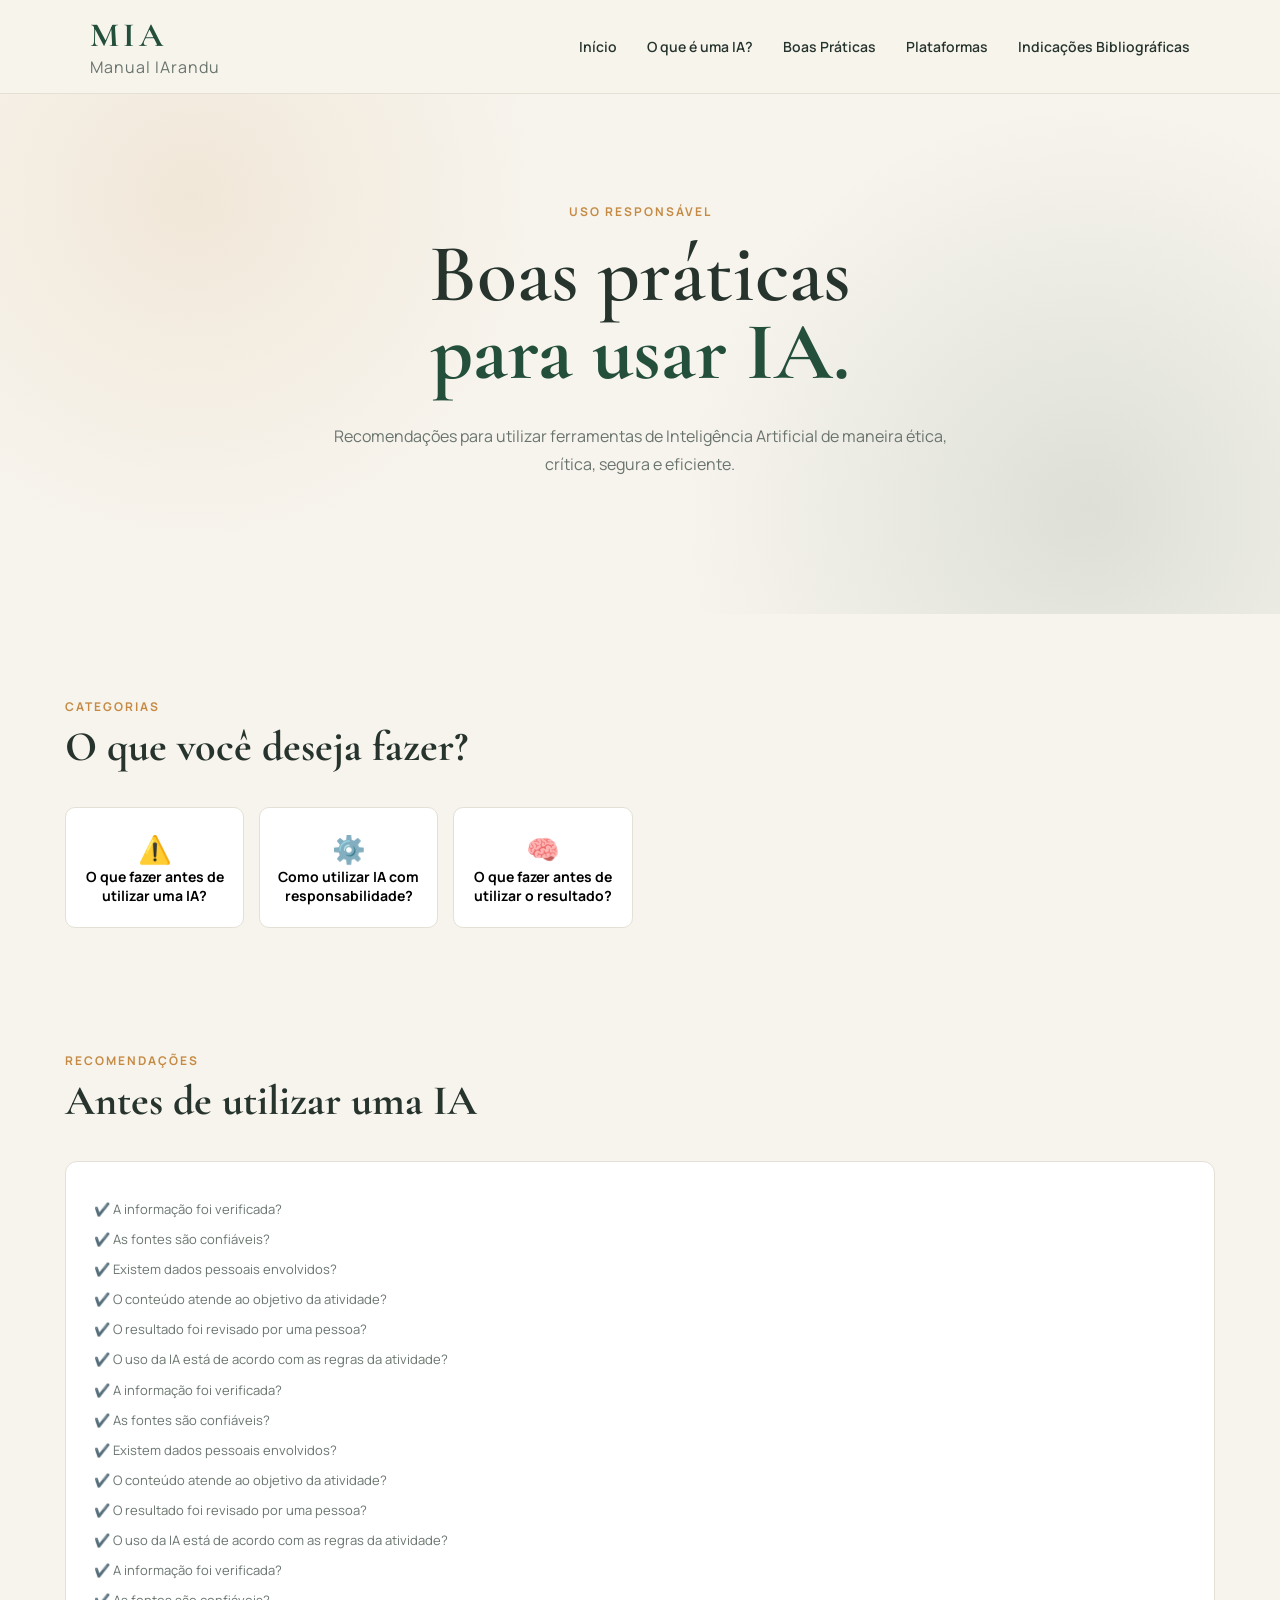
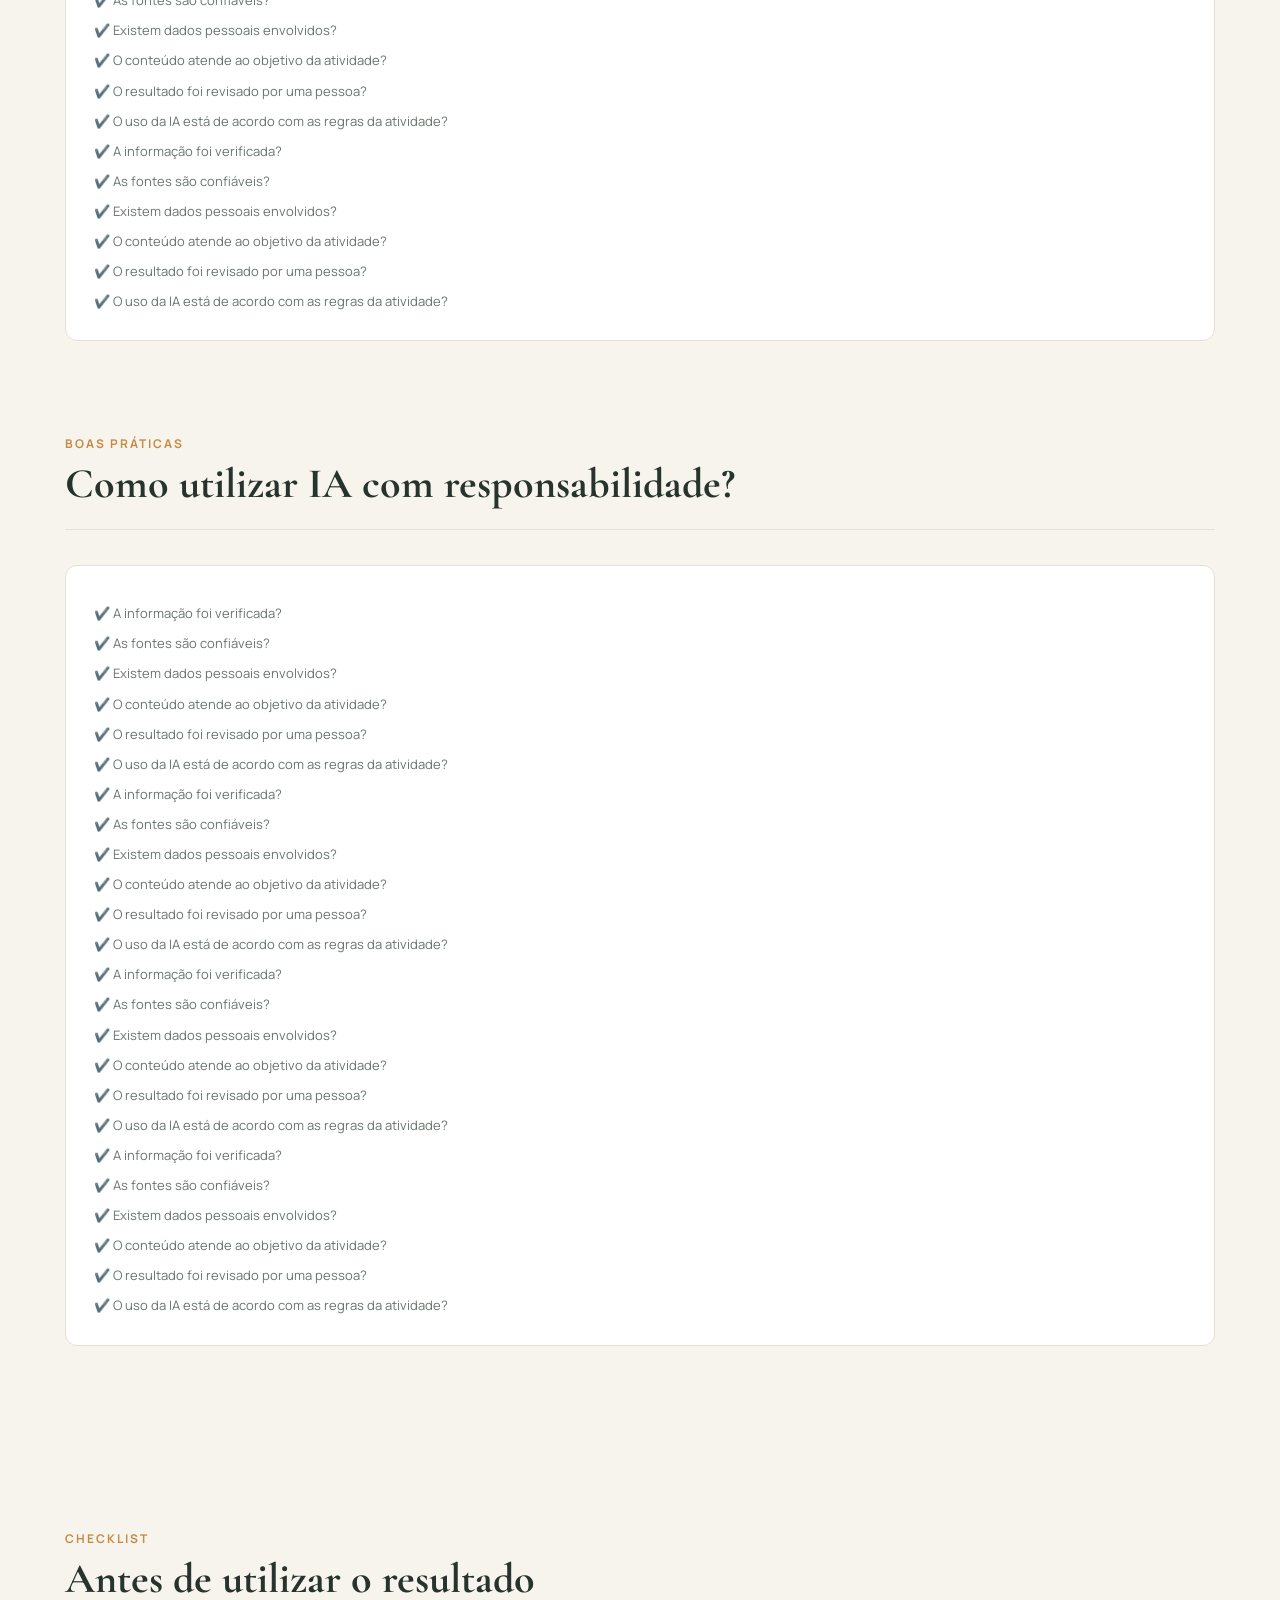
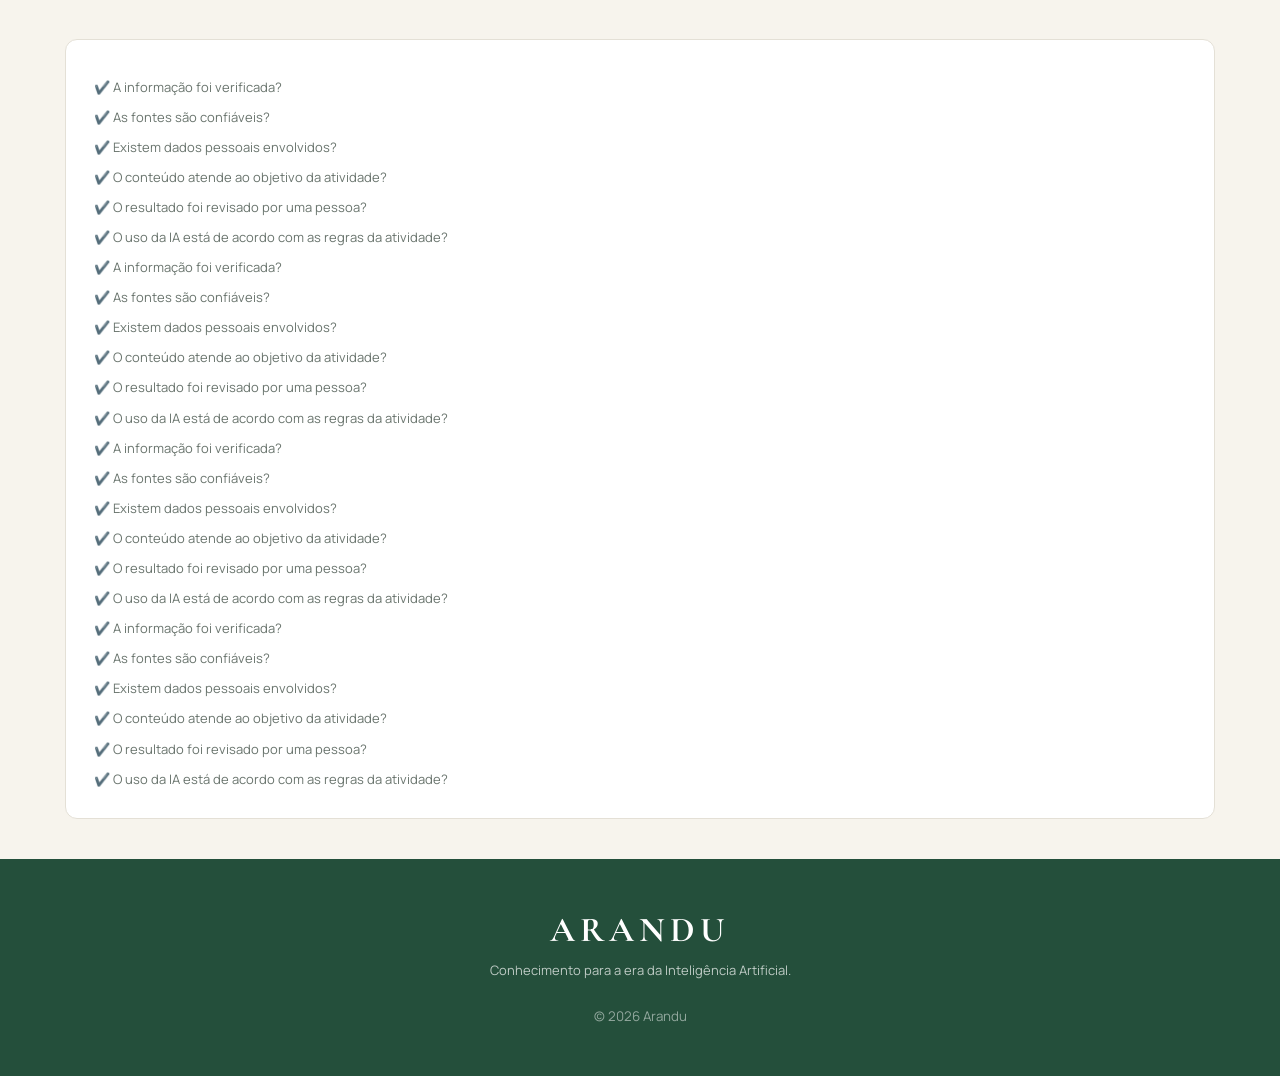
==== boas-praticas.html @ 0acdc059 "Add files via upload" ====
<!-- boas-praticas.html -->

<!DOCTYPE html>
<html lang="pt-BR">

<head>
    <meta charset="UTF-8">
    <meta name="viewport" content="width=device-width, initial-scale=1.0">

    <title>MIA | Boas Práticas</title>

    <link rel="preconnect" href="https://fonts.googleapis.com">
    <link rel="preconnect" href="https://fonts.gstatic.com" crossorigin>

    <link
        href="https://fonts.googleapis.com/css2?family=Cormorant+Garamond:wght@500;600;700&family=Manrope:wght@400;500;600;700&display=swap"
        rel="stylesheet">

    <link rel="stylesheet" href="style.css">

    <script src="script.js" defer></script>

</head>

<body>

    <!-- Cabeçalho: -->

    <header>

        <div class="logo">
            <a href="index.html">
                <h2>MIA</h2>
                <span>Manual IArandu</span>
            </a>
        </div>

        <button class="menu-toggle" id="menuToggle" aria-label="Abrir menu">☰</button>
        
        <nav id="menu">
            <a href="index.html">Início</a>
            <a href="o-que-e-uma-ia.html">O que é uma IA?</a>
            <a href="boas-praticas.html">Boas Práticas</a>
            <a href="plataformas.html">Plataformas</a>
            <a href="indicacoes_bibliograficas.html">Indicações Bibliográficas</a>
        </nav>
    </header>

    <main>

        <!-- Categorias -->

        <section class="hero">

            <div class="hero-content">

                <span class="tag">
                    USO RESPONSÁVEL
                </span>

                <h1>
                    Boas práticas
                    <strong>para usar IA.</strong>
                </h1>

                <p>
                    Recomendações para utilizar ferramentas de Inteligência
                    Artificial de maneira ética, crítica, segura e eficiente.
                </p>

            </div>

        </section>

        <!-- Conteúdo de boas práticas: -->   
        
        <section class="categorias" id="categorias">

            <div class="titulo-secao">

                <span>CATEGORIAS</span>
                <h2>O que você deseja fazer?</h2>

            </div>

            <div class="categorias-grid">

                <button class="categoria" data-categoria="Texto">

                    <span class="emoji">⚠️</span>
                    <strong>O que fazer antes de utilizar uma IA?</strong>

                </button>

                <button class="categoria" data-categoria="Imagem">

                    <span class="emoji">⚙️</span>
                    <strong>Como utilizar IA com responsabilidade?</strong>

                </button>

                <button class="categoria" data-categoria="Vídeo">

                    <span class="emoji">🧠</span>
                    <strong>O que fazer antes de utilizar o resultado?</strong>

                </button>

            </div>

        </section>

        <section class="categorias">

            <div class="titulo-secao">

                <span>RECOMENDAÇÕES</span>

                <h2>Antes de utilizar uma IA</h2>

            </div>

            <div class="card" style="margin-top: 35px;">

                <p>✔️ A informação foi verificada?</p>

                <p>✔️ As fontes são confiáveis?</p>

                <p>✔️ Existem dados pessoais envolvidos?</p>

                <p>✔️ O conteúdo atende ao objetivo da atividade?</p>

                <p>✔️ O resultado foi revisado por uma pessoa?</p>

                <p>✔️ O uso da IA está de acordo com as regras da atividade?</p>

                <p>✔️ A informação foi verificada?</p>

                <p>✔️ As fontes são confiáveis?</p>

                <p>✔️ Existem dados pessoais envolvidos?</p>

                <p>✔️ O conteúdo atende ao objetivo da atividade?</p>

                <p>✔️ O resultado foi revisado por uma pessoa?</p>

                <p>✔️ O uso da IA está de acordo com as regras da atividade?</p>

                <p>✔️ A informação foi verificada?</p>

                <p>✔️ As fontes são confiáveis?</p>

                <p>✔️ Existem dados pessoais envolvidos?</p>

                <p>✔️ O conteúdo atende ao objetivo da atividade?</p>

                <p>✔️ O resultado foi revisado por uma pessoa?</p>

                <p>✔️ O uso da IA está de acordo com as regras da atividade?</p>

                <p>✔️ A informação foi verificada?</p>

                <p>✔️ As fontes são confiáveis?</p>

                <p>✔️ Existem dados pessoais envolvidos?</p>

                <p>✔️ O conteúdo atende ao objetivo da atividade?</p>

                <p>✔️ O resultado foi revisado por uma pessoa?</p>

                <p>✔️ O uso da IA está de acordo com as regras da atividade?</p>

            </div>

        </section>

        <section class="resultados">

            <div class="cabecalho-resultados">

                <div>

                    <span>BOAS PRÁTICAS</span>

                    <h2>Como utilizar IA com responsabilidade?</h2>

                </div>

            </div>

            <div class="card" style="margin-top: 35px;">

                <p>✔️ A informação foi verificada?</p>

                <p>✔️ As fontes são confiáveis?</p>

                <p>✔️ Existem dados pessoais envolvidos?</p>

                <p>✔️ O conteúdo atende ao objetivo da atividade?</p>

                <p>✔️ O resultado foi revisado por uma pessoa?</p>

                <p>✔️ O uso da IA está de acordo com as regras da atividade?</p>

                <p>✔️ A informação foi verificada?</p>

                <p>✔️ As fontes são confiáveis?</p>

                <p>✔️ Existem dados pessoais envolvidos?</p>

                <p>✔️ O conteúdo atende ao objetivo da atividade?</p>

                <p>✔️ O resultado foi revisado por uma pessoa?</p>

                <p>✔️ O uso da IA está de acordo com as regras da atividade?</p>

                <p>✔️ A informação foi verificada?</p>

                <p>✔️ As fontes são confiáveis?</p>

                <p>✔️ Existem dados pessoais envolvidos?</p>

                <p>✔️ O conteúdo atende ao objetivo da atividade?</p>

                <p>✔️ O resultado foi revisado por uma pessoa?</p>

                <p>✔️ O uso da IA está de acordo com as regras da atividade?</p>

                <p>✔️ A informação foi verificada?</p>

                <p>✔️ As fontes são confiáveis?</p>

                <p>✔️ Existem dados pessoais envolvidos?</p>

                <p>✔️ O conteúdo atende ao objetivo da atividade?</p>

                <p>✔️ O resultado foi revisado por uma pessoa?</p>

                <p>✔️ O uso da IA está de acordo com as regras da atividade?</p>

            </div>

        </section>

        <section class="categorias">

            <div class="titulo-secao">

                <span>CHECKLIST</span>

                <h2>Antes de utilizar o resultado</h2>

            </div>

            <div class="card" style="margin-top: 35px;">

                <p>✔️ A informação foi verificada?</p>

                <p>✔️ As fontes são confiáveis?</p>

                <p>✔️ Existem dados pessoais envolvidos?</p>

                <p>✔️ O conteúdo atende ao objetivo da atividade?</p>

                <p>✔️ O resultado foi revisado por uma pessoa?</p>

                <p>✔️ O uso da IA está de acordo com as regras da atividade?</p>

                <p>✔️ A informação foi verificada?</p>

                <p>✔️ As fontes são confiáveis?</p>

                <p>✔️ Existem dados pessoais envolvidos?</p>

                <p>✔️ O conteúdo atende ao objetivo da atividade?</p>

                <p>✔️ O resultado foi revisado por uma pessoa?</p>

                <p>✔️ O uso da IA está de acordo com as regras da atividade?</p>

                <p>✔️ A informação foi verificada?</p>

                <p>✔️ As fontes são confiáveis?</p>

                <p>✔️ Existem dados pessoais envolvidos?</p>

                <p>✔️ O conteúdo atende ao objetivo da atividade?</p>

                <p>✔️ O resultado foi revisado por uma pessoa?</p>

                <p>✔️ O uso da IA está de acordo com as regras da atividade?</p>

                <p>✔️ A informação foi verificada?</p>

                <p>✔️ As fontes são confiáveis?</p>

                <p>✔️ Existem dados pessoais envolvidos?</p>

                <p>✔️ O conteúdo atende ao objetivo da atividade?</p>

                <p>✔️ O resultado foi revisado por uma pessoa?</p>

                <p>✔️ O uso da IA está de acordo com as regras da atividade?</p>

            </div>

        </section>

    </main>

    <!-- Rodapé: -->

    <footer> 

        <h2>ARANDU</h2>

        <p>
            Conhecimento para a era da Inteligência Artificial.
        </p>

        <small>
            © 2026 Arandu
        </small>

    </footer>

</body>

</html>
---- style.css ----
/* =====================================================
           CONFIGURAÇÕES
   ===================================================== */

* {
    margin: 0;
    padding: 0;
    box-sizing: border-box;
}

:root {
    --fundo: #f7f4ed;
    --branco: #ffffff;
    --verde: #244f3b;
    --verde-escuro: #183a2b;
    --dourado: #c58b45;
    --texto: #26342d;
    --cinza: #69746d;
    --borda: #e4e0d6;
}

html {
    scroll-behavior: smooth;
}

body {
    font-family: "Manrope", sans-serif;
    background: var(--fundo);
    color: var(--texto);
}


/* =====================================================
           CABEÇALHO
===================================================== */

header {
    min-height: 80px;

    padding: 15px 7%;

    display: flex;
    align-items: center;
    justify-content: space-between;

    background: rgba(247, 244, 237, 0.95);

    border-bottom: 1px solid var(--borda);

    position: sticky;
    top: 0;

    z-index: 100;
}

.logo {
    display: flex;
    flex-direction: column;
}

.logo a {
    text-decoration: none; /* remove sublinhado */
}

.logo h2 {
    font-family: "Cormorant Garamond", serif;

    font-size: 34px;

    letter-spacing: 4px;

    color: var(--verde);
}

.logo span {
    letter-spacing: 1px;
    color: var(--cinza);
}

nav {
    display: flex;
    gap: 30px;
}

nav a {
    color: var(--texto);

    text-decoration: none;

    font-size: 14px;

    font-weight: 600;
}

nav a:hover {
    color: var(--dourado);
}

/* =====================================================
           CABEÇALHO
===================================================== */

header {
    min-height: 80px;
    padding: 15px 7%;
    display: flex;
    align-items: center;
    justify-content: space-between;
    background: rgba(247, 244, 237, 0.95);
    border-bottom: 1px solid var(--borda);
    position: sticky;
    top: 0;
    z-index: 100;
}

.logo {
    display: flex;
    flex-direction: column;
}

.logo a {
    text-decoration: none;
}

.logo h2 {
    font-family: "Cormorant Garamond", serif;
    font-size: 34px;
    letter-spacing: 4px;
    color: var(--verde);
}

.logo span {
    letter-spacing: 1px;
    color: var(--cinza);
}

nav {
    display: flex;
    gap: 30px;
}

nav a {
    color: var(--texto);
    text-decoration: none;
    font-size: 14px;
    font-weight: 600;
}

nav a:hover {
    color: var(--dourado);
}

/* BOTÃO DO MENU */
.menu-toggle {
    display: none;
    background: none;
    border: none;
    font-size: 32px;
    color: var(--verde);
    cursor: pointer;
}

/* MENU MOBILE */

@media (max-width: 768px) {
    .menu-toggle {
        display: block;
        z-index: 101;
    }

    #menu {
        display: none;
        position: absolute;
        top: 100%;
        left: 0;
        width: 100%;
        flex-direction: column;
        background: rgba(247, 244, 237, 0.98);
        border-bottom: 1px solid var(--borda);
    }

    #menu.active {
        display: flex;
    }

    #menu a {
        padding: 16px 5%;
        font-size: 16px;
        border-bottom: 1px solid var(--borda);
    }

    #menu a:hover {
        background: rgba(0, 0, 0, 0.04);
    }
}

/* =====================================================
           HERO
        ===================================================== */

.hero {
    min-height: 520px;

    display: flex;
    justify-content: center;
    align-items: center;

    padding: 70px 20px;

    background:
        radial-gradient(circle at 15% 20%,
            rgba(197, 139, 69, 0.12),
            transparent 30%),
        radial-gradient(circle at 85% 80%,
            rgba(36, 79, 59, 0.12),
            transparent 35%);
}

.hero-content {
    width: 100%;
    max-width: 900px;

    text-align: center;
}

.tag {
    color: var(--dourado);

    font-size: 12px;

    font-weight: 700;

    letter-spacing: 2px;
}

.hero h1 {
    margin-top: 15px;

    font-family: "Cormorant Garamond", serif;

    font-size: clamp(50px, 7vw, 82px);

    line-height: 0.95;

    font-weight: 600;
}

.hero h1 strong {
    display: block;

    color: var(--verde);
}

.hero p {
    max-width: 650px;

    margin: 30px auto;

    color: var(--cinza);

    font-size: 16px;

    line-height: 1.8;
}


/* =====================================================
           CAMPO DE BUSCA
        ===================================================== */

.search-box {
    max-width: 780px;

    margin: 35px auto 0;

    display: flex;

    align-items: center;

    background: var(--branco);

    border: 1px solid var(--borda);

    border-radius: 12px;

    padding: 7px;

    box-shadow:
        0 15px 40px rgba(40, 50, 40, 0.08);
}

.search-icon {
    padding-left: 15px;

    font-size: 25px;

    color: var(--cinza);
}

#campoBusca {
    flex: 1;

    border: none;

    outline: none;

    padding: 16px;

    background: transparent;

    font-family: inherit;

    font-size: 15px;

    color: var(--texto);
}

#campoBusca::placeholder {
    color: #9a9f9b;
}

#botaoBuscar {
    border: none;

    padding: 15px 25px;

    border-radius: 8px;

    background: var(--verde);

    color: white;

    font-family: inherit;

    font-weight: 700;

    cursor: pointer;

    transition: 0.2s;
}

#botaoBuscar:hover {
    background: var(--verde-escuro);
}


/* =====================================================
           CATEGORIAS
        ===================================================== */

.categorias {
    max-width: 1200px;

    margin: auto;

    padding: 80px 25px 40px;
}

.titulo-secao span {
    color: var(--dourado);

    font-size: 12px;

    font-weight: 700;

    letter-spacing: 2px;
}

.titulo-secao h2 {
    margin-top: 5px;

    font-family: "Cormorant Garamond", serif;

    font-size: 42px;
}

.categorias-grid {
    margin-top: 35px;

    display: grid;

    grid-template-columns:
        repeat(6, 1fr);

    gap: 15px;
}

.categoria {
    padding: 22px 15px;

    border: 1px solid var(--borda);

    border-radius: 10px;

    background: var(--branco);

    text-align: left;

    font-family: inherit;

    cursor: pointer;

    transition: 0.2s;
}

.categoria:hover,
.categoria.ativa {
    transform: translateY(-4px);
    border-color: var(--dourado);
    box-shadow: 0 10px 25px rgba(40, 50, 40, 0.08);
}

.categoria .emoji {
    display: block;
    text-align: center;
    font-size: 27px;
}

.categoria strong {
    display: block;
    text-align: center;
    font-size: 14px;
}

.categoria small {
    display: block;
    text-align: center;
    margin-top: 5px;

    color: var(--cinza);

    font-size: 11px;
}


/* =====================================================
           RESULTADOS
        ===================================================== */

.resultados {
    max-width: 1200px;

    margin: auto;

    padding: 50px 25px 100px;
}

.cabecalho-resultados {
    display: flex;

    align-items: end;

    justify-content: space-between;

    padding-bottom: 20px;

    border-bottom: 1px solid var(--borda);
}

.cabecalho-resultados span {
    color: var(--dourado);

    font-size: 12px;

    font-weight: 700;

    letter-spacing: 2px;
}

.cabecalho-resultados h2 {
    margin-top: 5px;

    font-family: "Cormorant Garamond", serif;

    font-size: 42px;
}

#quantidade {
    color: var(--cinza);

    font-size: 13px;
}

#listaResultados {
    display: grid;

    grid-template-columns:
        repeat(3, 1fr);

    gap: 20px;

    margin-top: 30px;
}


/* =====================================================
           CARDS
===================================================== */

.card {
    min-height: 285px;

    display: flex;

    flex-direction: column;

    padding: 28px;

    background: var(--branco);

    border: 1px solid var(--borda);

    border-radius: 12px;

    transition: 0.2s;
}

.card:hover {
    transform: translateY(-5px);

    box-shadow:
        0 15px 35px rgba(40, 50, 40, 0.08);
}

.card-topo {
    display: flex;

    align-items: center;

    justify-content: space-between;
}

.icone {
    width: 48px;
    height: 48px;

    display: flex;

    align-items: center;
    justify-content: center;

    border-radius: 10px;

    background: #eef1eb;

    font-size: 22px;
}

.tipo {
    color: var(--dourado);

    font-size: 10px;

    font-weight: 700;

    letter-spacing: 1px;

    text-transform: uppercase;
}

.card h3 {
    margin-top: 20px;

    font-family: "Cormorant Garamond", serif;

    font-size: 30px;
}

.card p {
    flex-grow: 1;

    margin-top: 8px;

    color: var(--cinza);

    font-size: 13px;

    line-height: 1.7;
}

.botoes {
    display: flex;

    gap: 10px;

    margin-top: 25px;
}

.botoes a {
    flex: 1;

    padding: 10px;

    border-radius: 7px;

    text-align: center;

    text-decoration: none;

    font-size: 11px;

    font-weight: 700;
}

.manual {
    background: var(--verde);

    color: white;
}

.site {
    border: 1px solid var(--borda);

    color: var(--texto);
}

.botoes a:hover {
    opacity: 0.8;
}


/* =====================================================
           SEM RESULTADOS
        ===================================================== */

#semResultados {
    display: none;

    padding: 80px 20px;

    text-align: center;

    color: var(--cinza);
}

#semResultados .icone-vazio {
    font-size: 50px;

    margin-bottom: 15px;
}

#semResultados h3 {
    margin-bottom: 10px;

    color: var(--texto);
}


/* =====================================================
           RODAPÉ
        ===================================================== */

footer {
    padding: 50px 20px;

    background: var(--verde);

    color: white;

    text-align: center;
}

footer h2 {
    font-family: "Cormorant Garamond", serif;

    font-size: 35px;

    letter-spacing: 5px;
}

footer p {
    margin: 10px 0 25px;

    font-size: 13px;

    opacity: 0.7;
}

footer small {
    opacity: 0.5;
}


/* =====================================================
           RESPONSIVIDADE
        ===================================================== */

@media (max-width: 950px) {

    .categorias-grid {
        grid-template-columns:
            repeat(3, 1fr);
    }

    #listaResultados {
        grid-template-columns:
            repeat(2, 1fr);
    }

}


@media (max-width: 650px) {

    header {
        padding: 15px 20px;
    }

    #menu {
        display: none;
    }

    .hero {
        padding: 60px 20px;
    }

    .hero h1 {
        font-size: 55px;
    }

    .search-box {
        flex-direction: column;

        align-items: stretch;

        padding: 10px;
    }

    .search-icon {
        display: none;
    }

    #botaoBuscar {
        width: 100%;
    }

    .categorias-grid {
        grid-template-columns:
            repeat(2, 1fr);
    }

    #listaResultados {
        grid-template-columns:
            1fr;
    }

    .cabecalho-resultados {
        flex-direction: column;

        align-items: flex-start;

        gap: 10px;
    }

}

/* =====================================================
           RESPONSIVIDADE
===================================================== */

.icone img {
    padding: 5px;     /* opcional, para espaçamento interno */
    width: 100%;
}
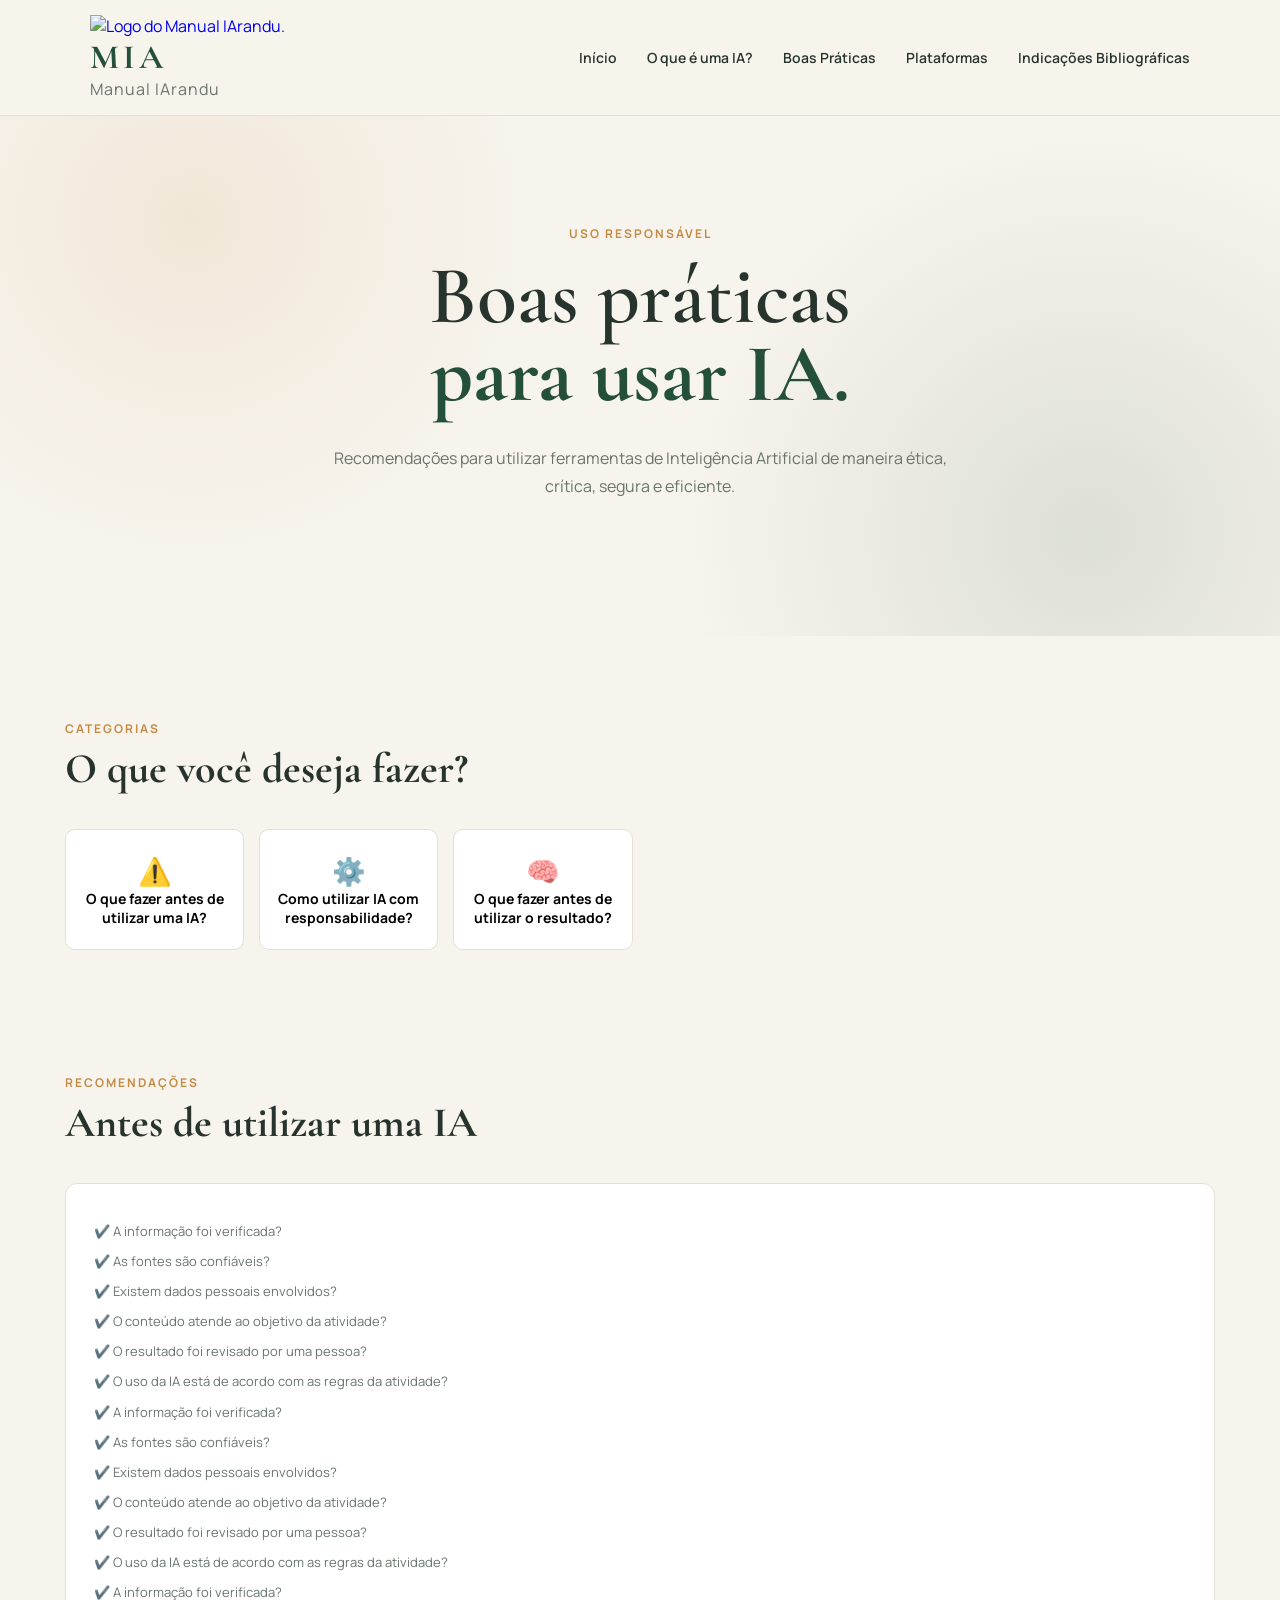
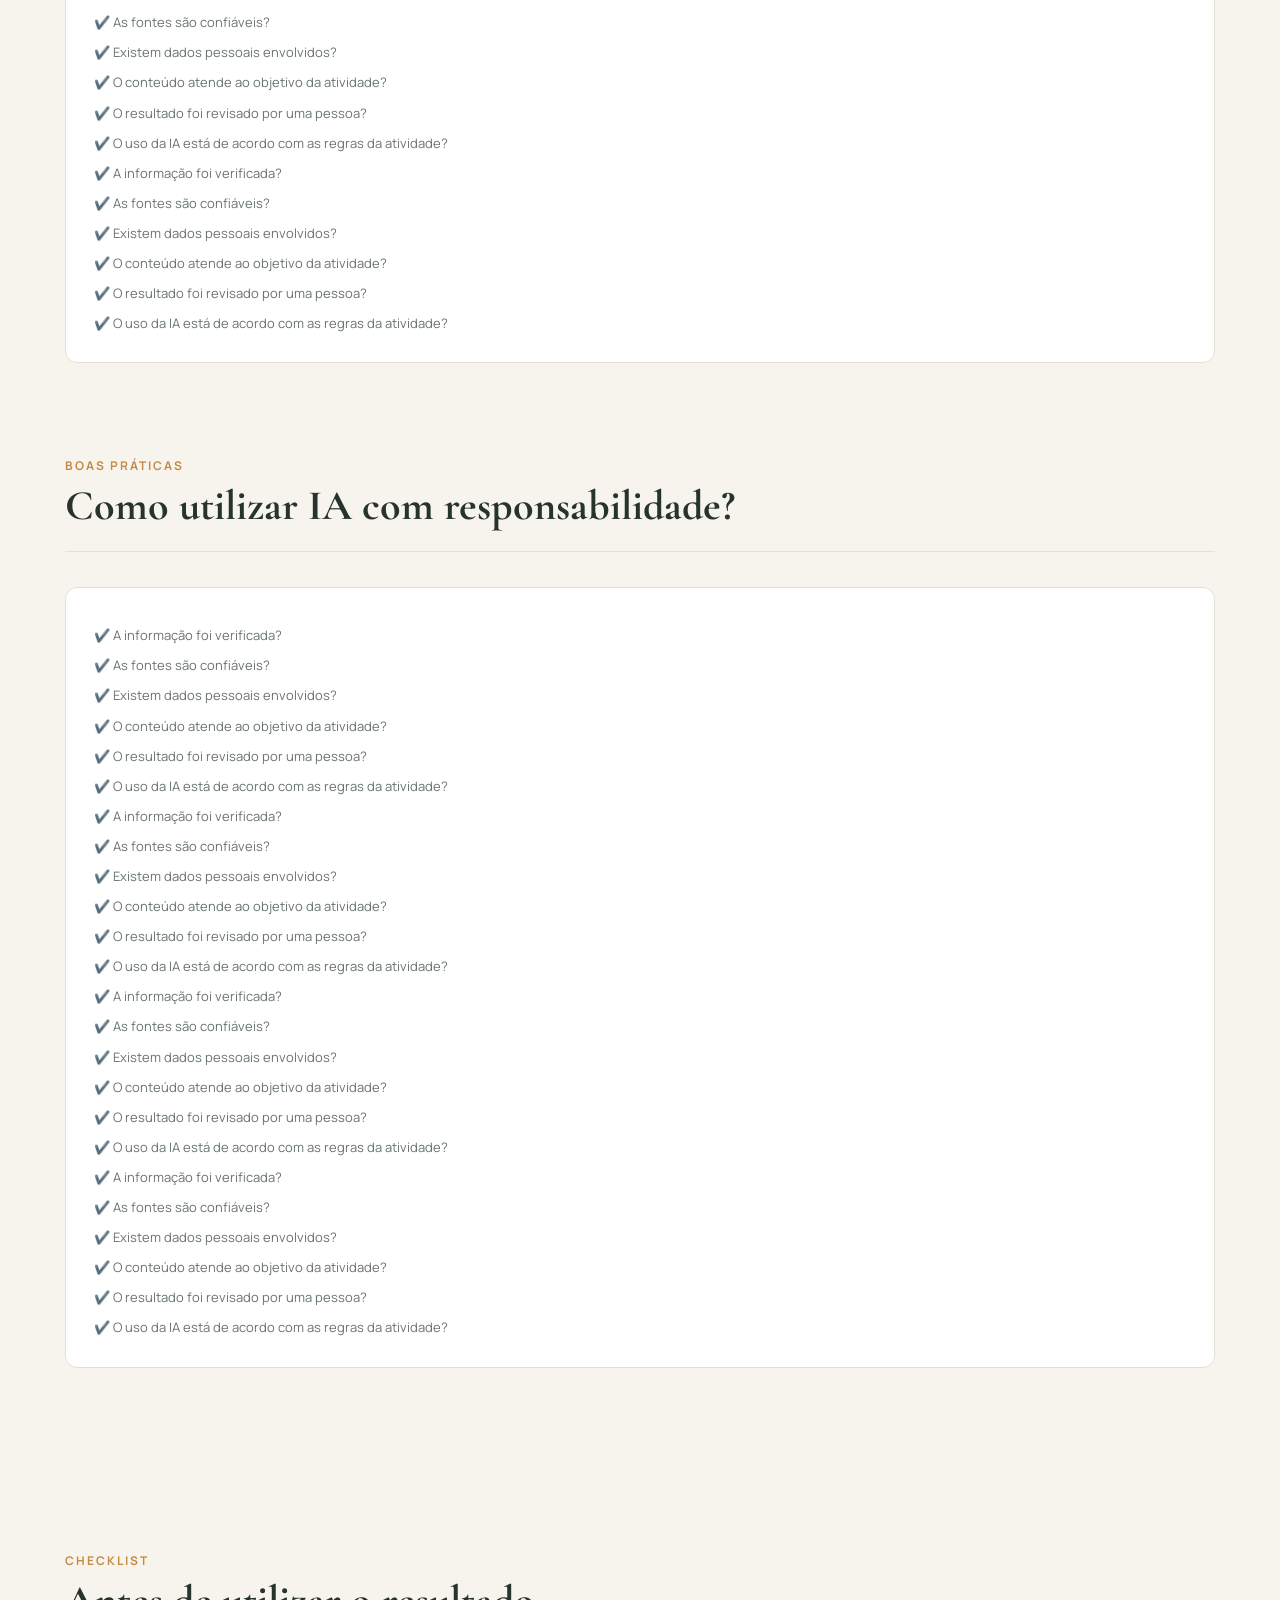
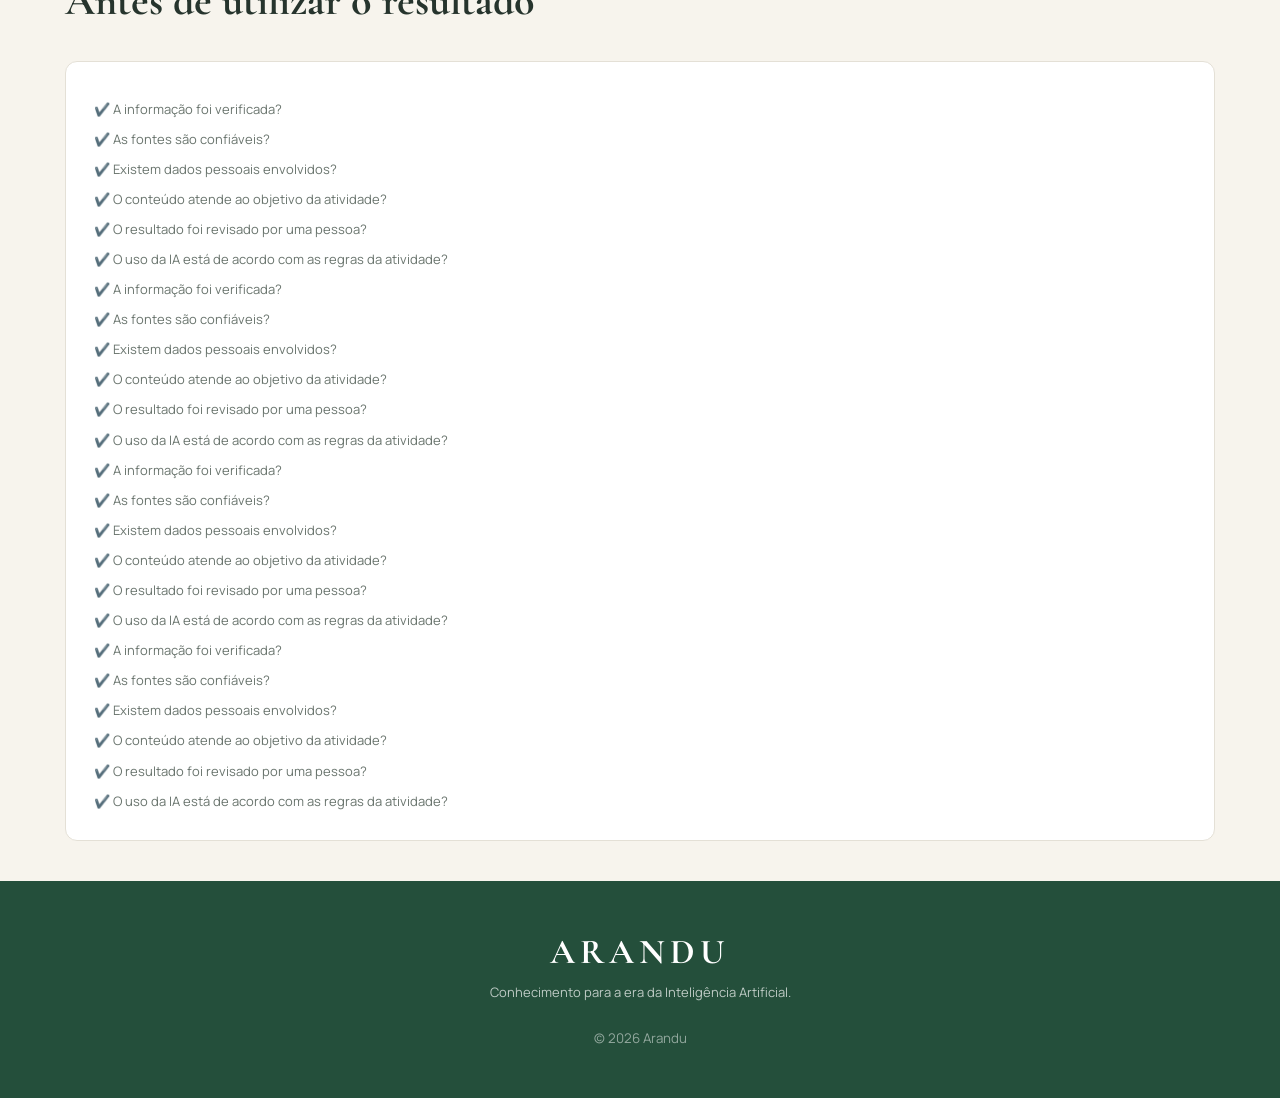
==== commit 8f90435e: "Refactor boas-praticas.html with new elements Updated the HTML structure and added a favicon, script" ====
--- a/boas-praticas.html
+++ b/boas-praticas.html
@@ -1,9 +1,8 @@
-<!-- boas-praticas.html -->
-
 <!DOCTYPE html>
 <html lang="pt-BR">
 
 <head>
+
     <meta charset="UTF-8">
     <meta name="viewport" content="width=device-width, initial-scale=1.0">
 
@@ -11,40 +10,57 @@
 
     <link rel="preconnect" href="https://fonts.googleapis.com">
     <link rel="preconnect" href="https://fonts.gstatic.com" crossorigin>
-
-    <link
-        href="https://fonts.googleapis.com/css2?family=Cormorant+Garamond:wght@500;600;700&family=Manrope:wght@400;500;600;700&display=swap"
-        rel="stylesheet">
-
+    <link href="https://fonts.googleapis.com/css2?family=Cormorant+Garamond:wght@500;600;700&family=Manrope:wght@400;500;600;700&display=swap" rel="stylesheet">
+    <link rel="icon" type="image/png" href="imagens/logo.png">
     <link rel="stylesheet" href="style.css">
 
-    <script src="script.js" defer></script>
+    <script src="js/menu.js" defer></script>
 
 </head>
 
 <body>
 
-    <!-- Cabeçalho: -->
+    <!-- =====================================================================================================================================
+    Cabeçalho      Cabeçalho      Cabeçalho      Cabeçalho     Cabeçalho     Cabeçalho     Cabeçalho     Cabeçalho     Cabeçalho     Cabeçalho     
+    ====================================================================================================================================== -->
 
     <header>
 
         <div class="logo">
+
             <a href="index.html">
-                <h2>MIA</h2>
-                <span>Manual IArandu</span>
+
+                <img src="imagens/logo.png" alt="Logo do Manual IArandu.">
+
+                <div class="logo-text">
+
+                    <h2>MIA</h2>
+
+                    <span>Manual IArandu</span>
+
+                </div>
+
             </a>
+
         </div>
 
         <button class="menu-toggle" id="menuToggle" aria-label="Abrir menu">☰</button>
         
         <nav id="menu">
+
             <a href="index.html">Início</a>
             <a href="o-que-e-uma-ia.html">O que é uma IA?</a>
             <a href="boas-praticas.html">Boas Práticas</a>
             <a href="plataformas.html">Plataformas</a>
             <a href="indicacoes_bibliograficas.html">Indicações Bibliográficas</a>
+
         </nav>
+
     </header>
+
+    <!-- =====================================================================================================================================
+    Conteúdo da página      Conteúdo da página      Conteúdo da página      Conteúdo da página      Conteúdo da página      Conteúdo da página          
+    ====================================================================================================================================== -->
 
     <main>
 
@@ -326,4 +342,4 @@
 
 </body>
 
-</html>+</html>
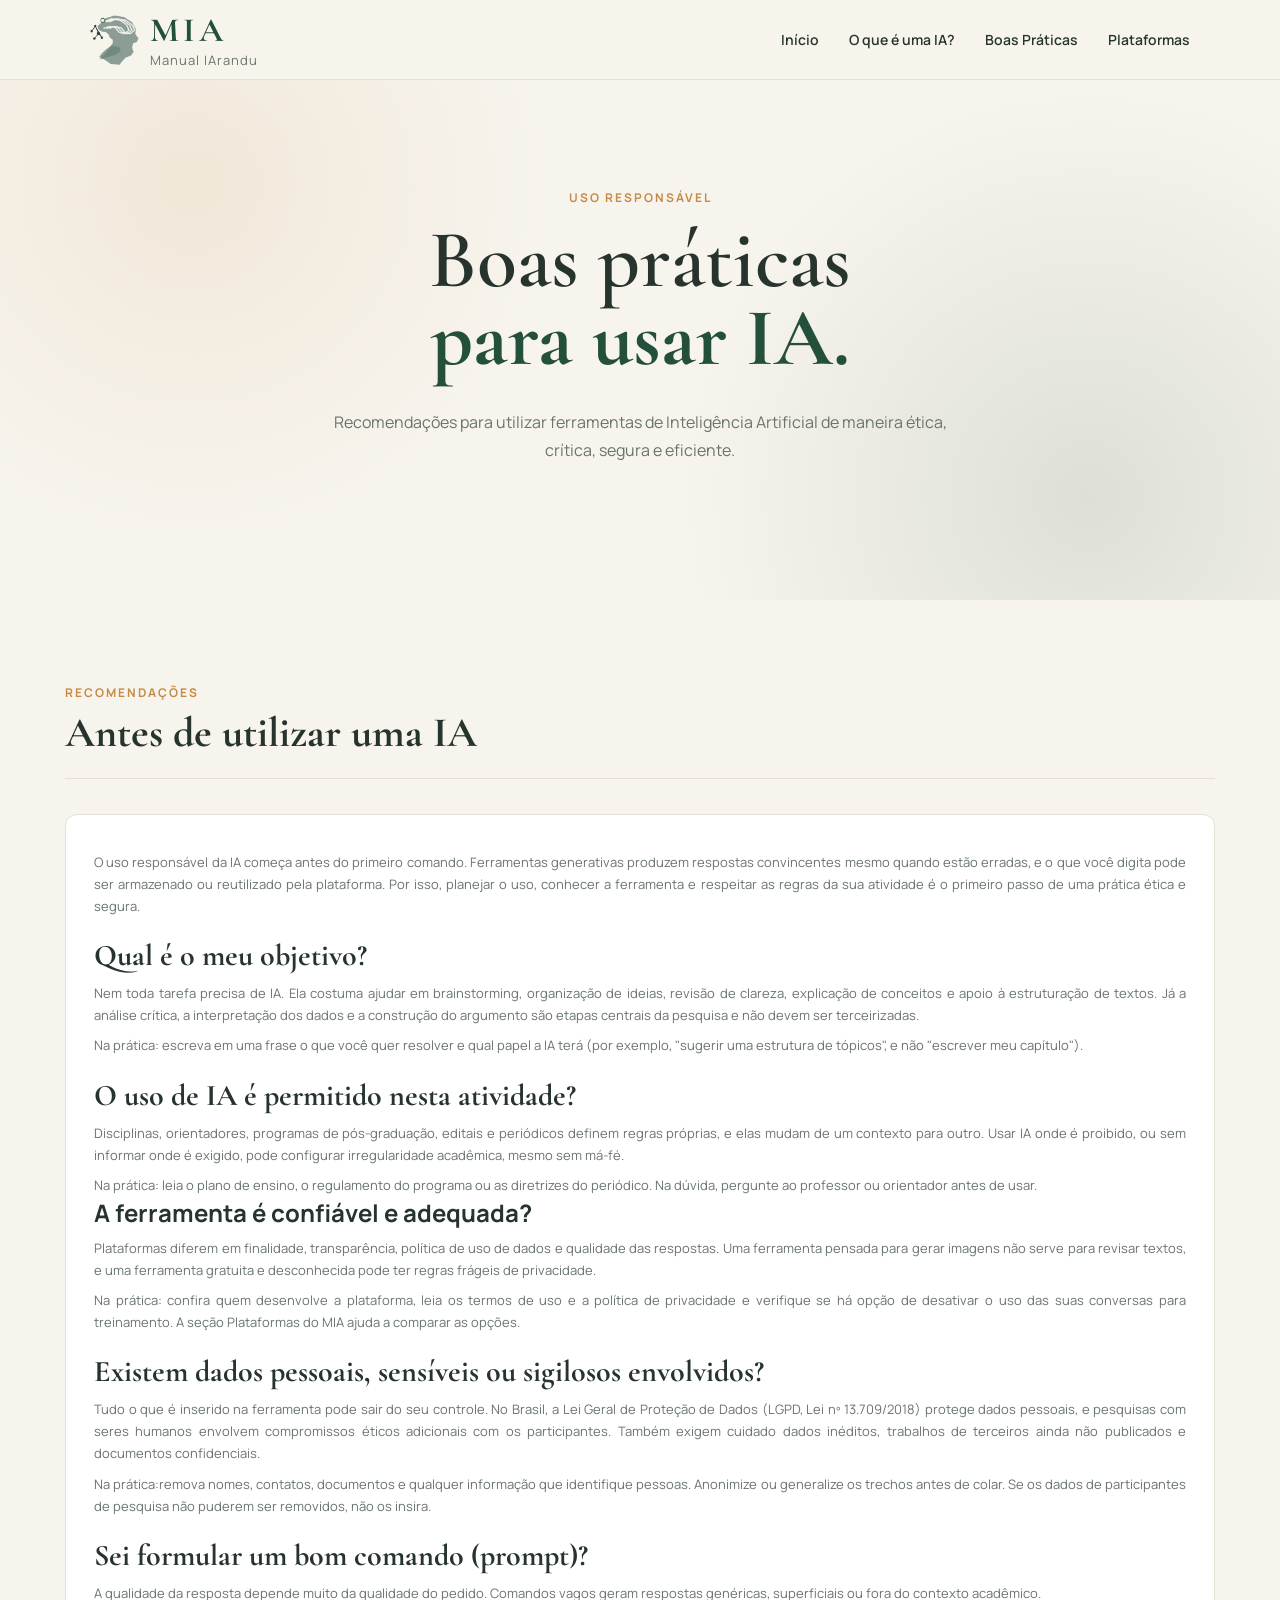
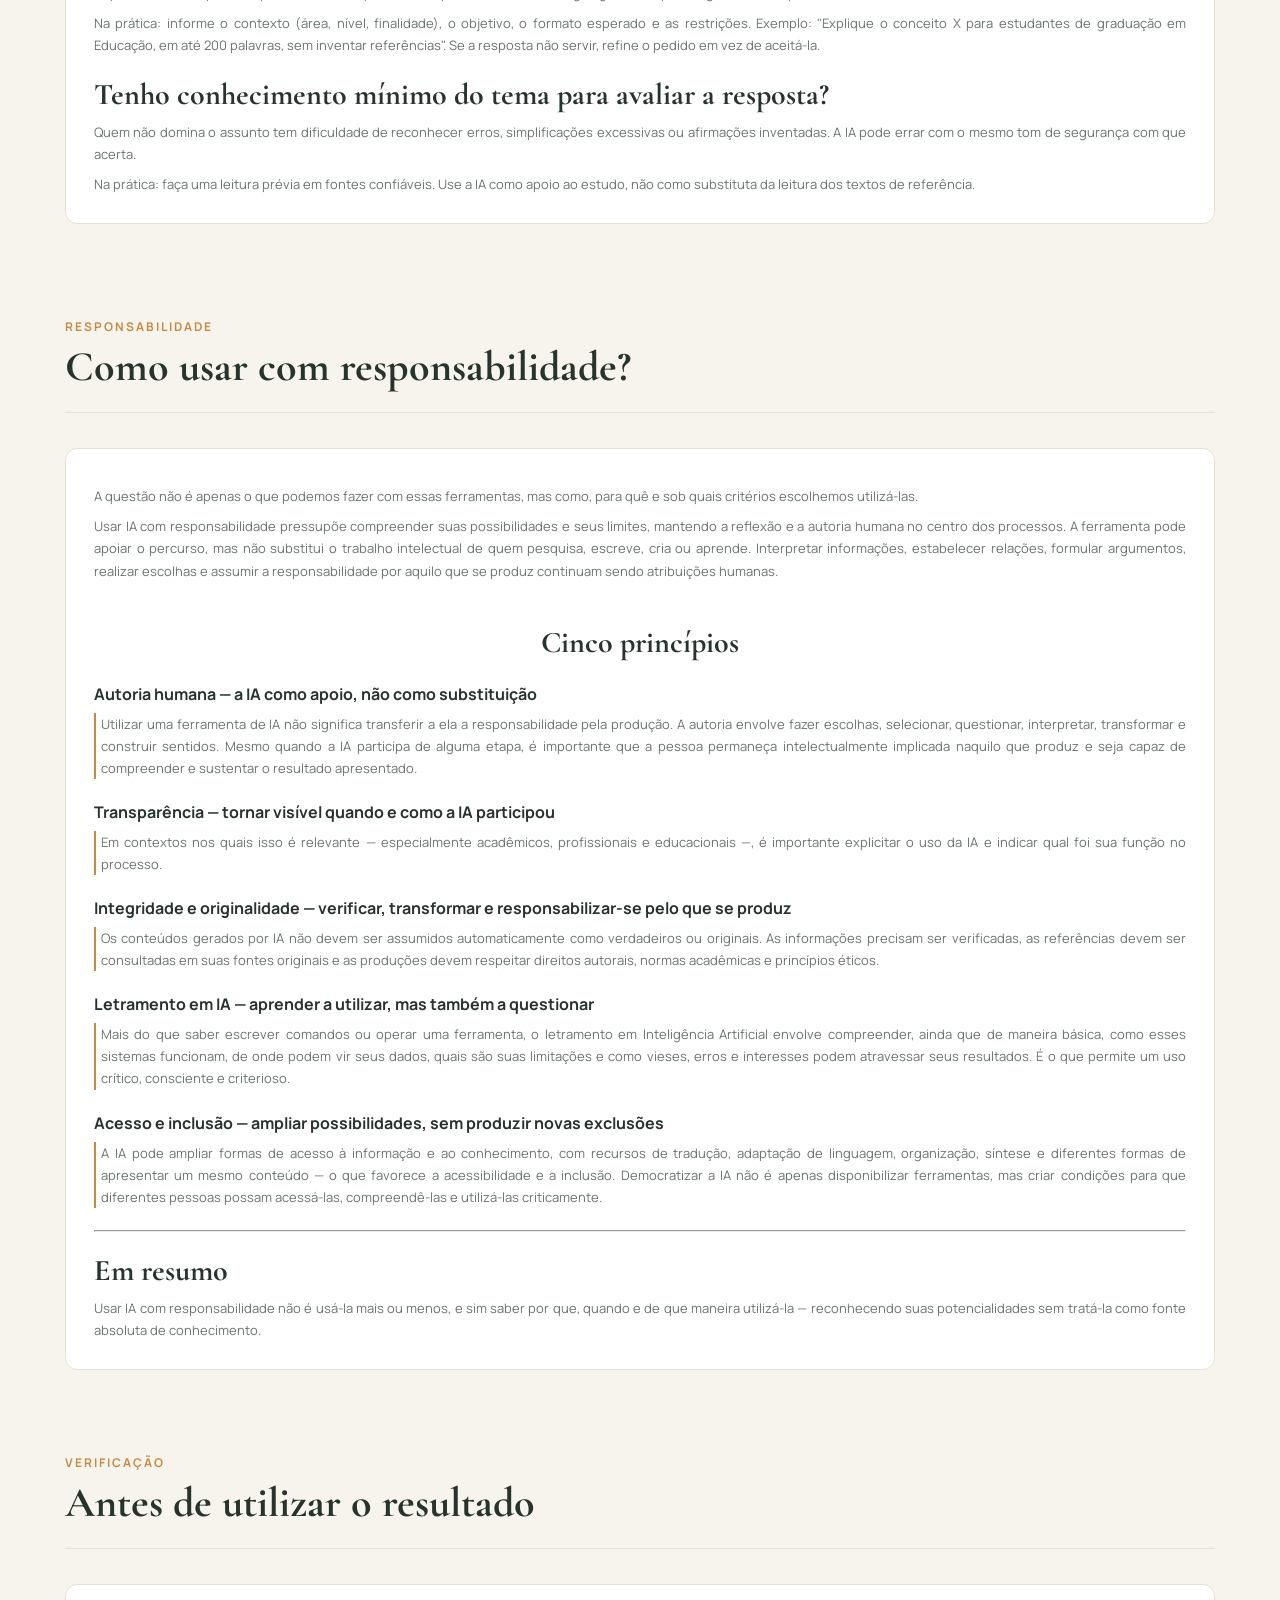
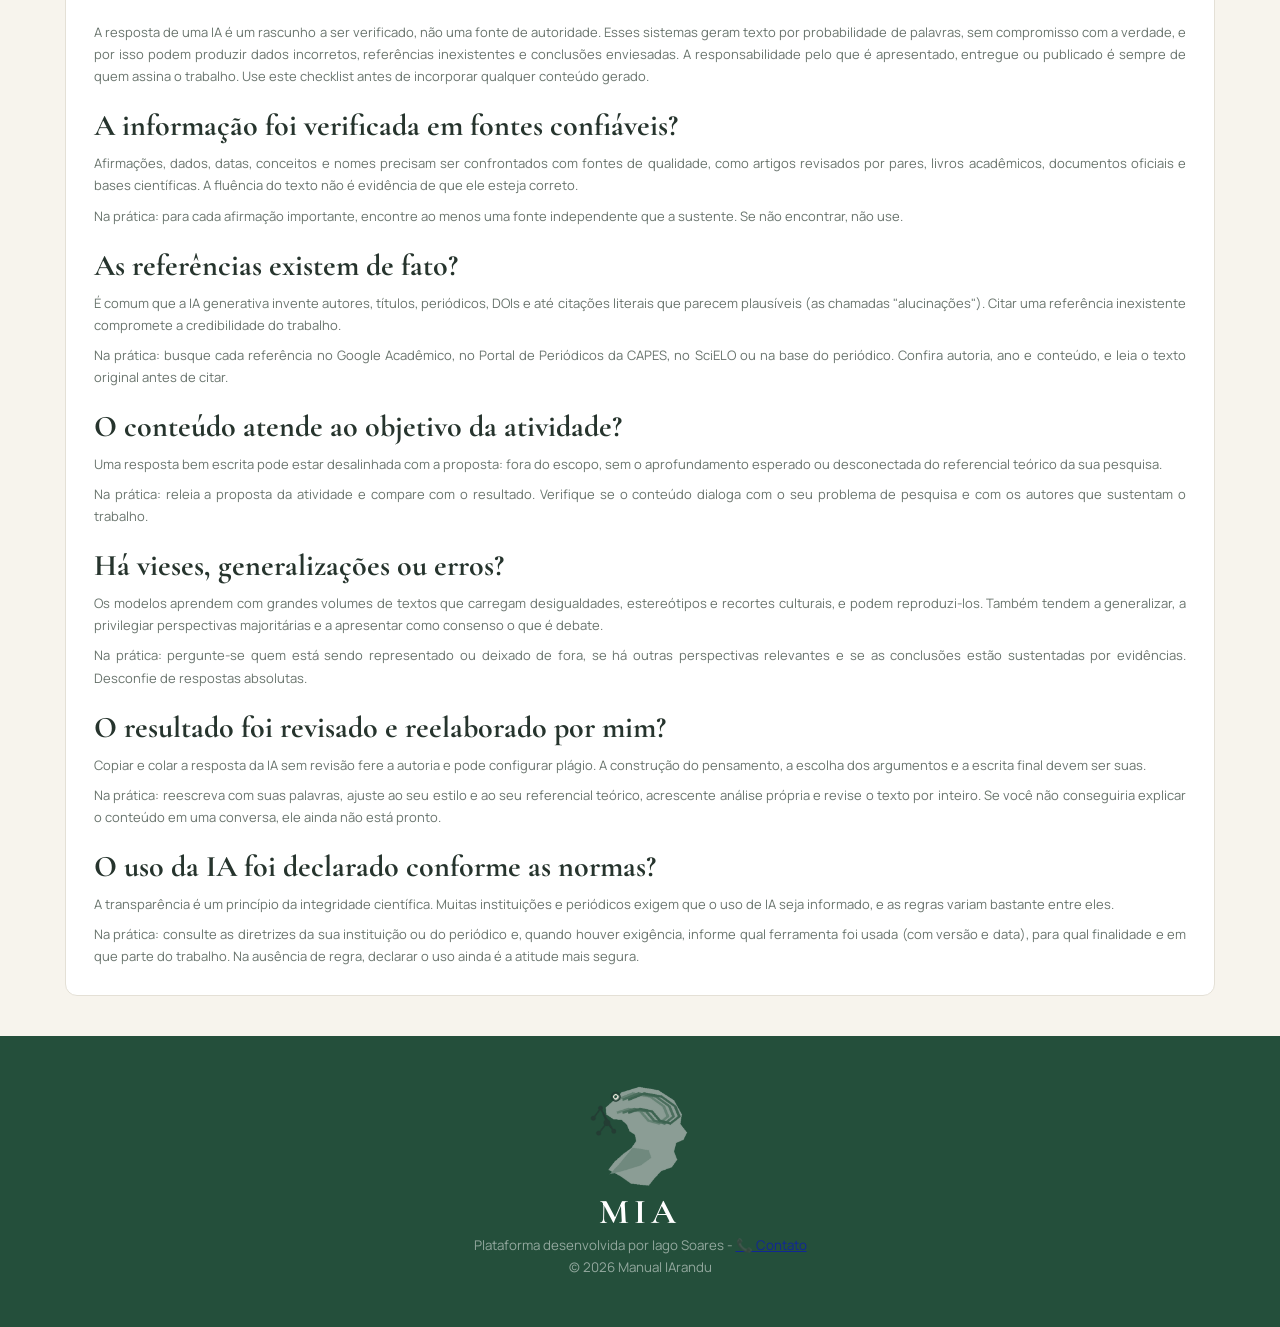
==== commit 34a05324: "Revise boas-praticas.html with new AI guidelines Updated the boas-praticas.html file with new conten" ====
--- a/boas-praticas.html
+++ b/boas-praticas.html
@@ -52,7 +52,6 @@
             <a href="o-que-e-uma-ia.html">O que é uma IA?</a>
             <a href="boas-praticas.html">Boas Práticas</a>
             <a href="plataformas.html">Plataformas</a>
-            <a href="indicacoes_bibliograficas.html">Indicações Bibliográficas</a>
 
         </nav>
 
@@ -64,7 +63,7 @@
 
     <main>
 
-        <!-- Categorias -->
+      <!------------------------------------------------------------ Primera seção ------------------------------------------------------------>
 
         <section class="hero">
 
@@ -88,258 +87,316 @@
 
         </section>
 
-        <!-- Conteúdo de boas práticas: -->   
+      <!------------------------------------------------------------ Segunda seção ------------------------------------------------------------>
         
-        <section class="categorias" id="categorias">
+        <section class="categorias">
+
+            <!-- Título da segunda seção -->
 
             <div class="titulo-secao">
 
-                <span>CATEGORIAS</span>
-                <h2>O que você deseja fazer?</h2>
-
-            </div>
-
-            <div class="categorias-grid">
-
-                <button class="categoria" data-categoria="Texto">
-
-                    <span class="emoji">⚠️</span>
-                    <strong>O que fazer antes de utilizar uma IA?</strong>
-
-                </button>
-
-                <button class="categoria" data-categoria="Imagem">
-
-                    <span class="emoji">⚙️</span>
-                    <strong>Como utilizar IA com responsabilidade?</strong>
-
-                </button>
-
-                <button class="categoria" data-categoria="Vídeo">
-
-                    <span class="emoji">🧠</span>
-                    <strong>O que fazer antes de utilizar o resultado?</strong>
-
-                </button>
+                <span>RECOMENDAÇÕES</span>
+
+                <h2>Antes de utilizar uma IA</h2>
+
+            </div>
+
+            <!-- Título da segunda seção -->
+
+            <div class="card" style="margin-top: 35px;">
+
+                <p>
+                    O uso responsável da IA começa antes do primeiro comando. Ferramentas generativas produzem respostas convincentes mesmo quando estão erradas, e o que você 
+                    digita pode ser armazenado ou reutilizado pela plataforma. Por isso, planejar o uso, conhecer a ferramenta e respeitar as regras da sua atividade é o 
+                    primeiro passo de uma prática ética e segura.
+                </p>
+                
+                <h3>Qual é o meu objetivo?</h3>
+
+                <p>
+                    Nem toda tarefa precisa de IA. Ela costuma ajudar em brainstorming, organização de ideias, revisão de clareza, explicação de conceitos e apoio à estruturação 
+                    de textos. Já a análise crítica, a interpretação dos dados e a construção do argumento são etapas centrais da pesquisa e não devem ser terceirizadas.
+                </p>
+
+                <p>
+                    Na prática: escreva em uma frase o que você quer resolver e qual papel a IA terá (por exemplo, "sugerir uma estrutura de tópicos", e não "escrever 
+                    meu capítulo").
+                </p>
+
+                <h3>O uso de IA é permitido nesta atividade?</h3>
+
+                <p>
+                    Disciplinas, orientadores, programas de pós-graduação, editais e periódicos definem regras próprias, e elas mudam de um contexto para outro. Usar IA onde é 
+                    proibido, ou sem informar onde é exigido, pode configurar irregularidade acadêmica, mesmo sem má-fé.
+                </p>
+
+                <p>
+                    Na prática: leia o plano de ensino, o regulamento do programa ou as diretrizes do periódico. Na dúvida, pergunte ao professor ou orientador antes de usar.
+                </p>
+
+                <h2>A ferramenta é confiável e adequada?</h2>
+
+                <p>
+                    Plataformas diferem em finalidade, transparência, política de uso de dados e qualidade das respostas. Uma ferramenta pensada para gerar imagens não serve para 
+                    revisar textos, e uma ferramenta gratuita e desconhecida pode ter regras frágeis de privacidade.
+                </p>
+
+                <p>
+                    Na prática: confira quem desenvolve a plataforma, leia os termos de uso e a política de privacidade e verifique se há opção de desativar o uso das suas conversas 
+                    para treinamento. A seção Plataformas do MIA ajuda a comparar as opções.
+                </p>
+
+                <h3>Existem dados pessoais, sensíveis ou sigilosos envolvidos?</h3>
+
+                <p>
+                    Tudo o que é inserido na ferramenta pode sair do seu controle. No Brasil, a Lei Geral de Proteção de Dados (LGPD, Lei nº 13.709/2018) protege dados pessoais, e 
+                    pesquisas com seres humanos envolvem compromissos éticos adicionais com os participantes. Também exigem cuidado dados inéditos, trabalhos de terceiros ainda não 
+                    publicados e documentos confidenciais.
+                </p>
+
+                <p>
+                    Na prática:remova nomes, contatos, documentos e qualquer informação que identifique pessoas. Anonimize ou generalize os trechos antes de colar. Se os dados de 
+                    participantes de pesquisa não puderem ser removidos, não os insira.
+                </p>
+
+                <h3>Sei formular um bom comando (prompt)?</h3>
+
+                <p>A qualidade da resposta depende muito da qualidade do pedido. Comandos vagos geram respostas genéricas, superficiais ou fora do contexto acadêmico.</p>
+
+                <p>
+                    Na prática: informe o contexto (área, nível, finalidade), o objetivo, o formato esperado e as restrições. Exemplo: "Explique o conceito X para estudantes de graduação em 
+                    Educação, em até 200 palavras, sem inventar referências". Se a resposta não servir, refine o pedido em vez de aceitá-la.
+                </p>
+
+                <h3>Tenho conhecimento mínimo do tema para avaliar a resposta?</h3>
+
+                <p>
+                    Quem não domina o assunto tem dificuldade de reconhecer erros, simplificações excessivas ou afirmações inventadas. A IA pode errar com o mesmo tom de segurança com 
+                    que acerta.
+                </p>
+
+                <p>Na prática: faça uma leitura prévia em fontes confiáveis. Use a IA como apoio ao estudo, não como substituta da leitura dos textos de referência.</p>
 
             </div>
 
         </section>
 
+        <!------------------------------------------------------------ Terceira seção ------------------------------------------------------------>
+
+        <section class="padding-definicao-categorias">
+
+            <!-- Título da terceira seção -->
+
+            <div class="titulo-secao">
+
+                <span>RESPONSABILIDADE</span>
+
+                <h2>Como usar com responsabilidade?</h2>
+
+            </div>
+
+            <!-- Conteúdo da terceira seção -->
+
+            <div class="card" style="margin-top: 35px;">
+
+                <p>
+                    A questão não é apenas o que podemos fazer com essas ferramentas, mas como, 
+                    para quê e sob quais critérios escolhemos utilizá-las.
+                </p>
+
+                <p>
+                    Usar IA com responsabilidade pressupõe compreender suas possibilidades e seus 
+                    limites, mantendo a reflexão e a autoria humana no centro dos processos. A 
+                    ferramenta pode apoiar o percurso, mas não substitui o trabalho intelectual de 
+                    quem pesquisa, escreve, cria ou aprende. Interpretar informações, estabelecer 
+                    relações, formular argumentos, realizar escolhas e assumir a responsabilidade 
+                    por aquilo que se produz continuam sendo atribuições humanas.
+                </p>
+
+                <br>
+
+                <h3 style="text-align: center;">Cinco princípios</h3>
+
+                <br>
+
+                <h4>Autoria humana — a IA como apoio, não como substituição</h4>
+
+                <p style="border-left: 2px solid var(--dourado); padding-left: 5px;">
+                    Utilizar uma ferramenta de IA não significa transferir a ela a responsabilidade 
+                    pela produção. A autoria envolve fazer escolhas, selecionar, questionar, interpretar, 
+                    transformar e construir sentidos. Mesmo quando a IA participa de alguma etapa, é 
+                    importante que a pessoa permaneça intelectualmente implicada naquilo que produz e 
+                    seja capaz de compreender e sustentar o resultado apresentado.
+                </p>
+
+                <br>
+
+                <h4>Transparência — tornar visível quando e como a IA participou</h4>
+                
+                <p style="border-left: 2px solid var(--dourado); padding-left: 5px;">
+                    Em contextos nos quais isso é relevante — especialmente acadêmicos, profissionais e 
+                    educacionais —, é importante explicitar o uso da IA e indicar qual foi sua função 
+                    no processo.
+                </p>
+
+                <br>
+
+                <h4>Integridade e originalidade — verificar, transformar e responsabilizar-se pelo que se produz</h4>
+                
+                <p style="border-left: 2px solid var(--dourado); padding-left: 5px;">
+                    Os conteúdos gerados por IA não devem ser assumidos automaticamente como verdadeiros ou originais. 
+                    As informações precisam ser verificadas, as referências devem ser consultadas em suas fontes originais 
+                    e as produções devem respeitar direitos autorais, normas acadêmicas e princípios éticos.
+                </p>
+
+                <br>
+
+                <h4>Letramento em IA — aprender a utilizar, mas também a questionar</h4>
+                
+                <p style="border-left: 2px solid var(--dourado); padding-left: 5px;">
+                    Mais do que saber escrever comandos ou operar uma ferramenta, o letramento em Inteligência 
+                    Artificial envolve compreender, ainda que de maneira básica, como esses sistemas funcionam, 
+                    de onde podem vir seus dados, quais são suas limitações e como vieses, erros e interesses 
+                    podem atravessar seus resultados. É o que permite um uso crítico, consciente e criterioso.
+                </p>
+    
+                <br>
+
+                <h4>Acesso e inclusão — ampliar possibilidades, sem produzir novas exclusões</h4>
+                
+                <p style="border-left: 2px solid var(--dourado); padding-left: 5px;">
+                    A IA pode ampliar formas de acesso à informação e ao conhecimento, com recursos de tradução, 
+                    adaptação de linguagem, organização, síntese e diferentes formas de apresentar um mesmo 
+                    conteúdo — o que favorece a acessibilidade e a inclusão. Democratizar a IA não é apenas 
+                    disponibilizar ferramentas, mas criar condições para que diferentes pessoas possam acessá-las, 
+                    compreendê-las e utilizá-las criticamente.
+                </p>
+
+                <br>
+
+                <hr>
+
+                <h3>Em resumo</h3>
+
+                <p>
+                    Usar IA com responsabilidade não é usá-la mais ou menos, e sim saber por que, quando e de que 
+                    maneira utilizá-la — reconhecendo suas potencialidades sem tratá-la como fonte absoluta de 
+                    conhecimento.
+                </p>
+            
+            </div>
+
+        </section>
+
+        <!------------------------------------------------------------ Quarta seção ------------------------------------------------------------>
+
         <section class="categorias">
 
+            <!-- Título da quarta seção -->
+
             <div class="titulo-secao">
 
-                <span>RECOMENDAÇÕES</span>
-
-                <h2>Antes de utilizar uma IA</h2>
-
-            </div>
+                <span>VERIFICAÇÃO</span>
+
+                <h2>Antes de utilizar o resultado</h2>
+
+            </div>
+
+            <!-- Conteúdo da quarta seção -->
 
             <div class="card" style="margin-top: 35px;">
 
-                <p>✔️ A informação foi verificada?</p>
-
-                <p>✔️ As fontes são confiáveis?</p>
-
-                <p>✔️ Existem dados pessoais envolvidos?</p>
-
-                <p>✔️ O conteúdo atende ao objetivo da atividade?</p>
-
-                <p>✔️ O resultado foi revisado por uma pessoa?</p>
-
-                <p>✔️ O uso da IA está de acordo com as regras da atividade?</p>
-
-                <p>✔️ A informação foi verificada?</p>
-
-                <p>✔️ As fontes são confiáveis?</p>
-
-                <p>✔️ Existem dados pessoais envolvidos?</p>
-
-                <p>✔️ O conteúdo atende ao objetivo da atividade?</p>
-
-                <p>✔️ O resultado foi revisado por uma pessoa?</p>
-
-                <p>✔️ O uso da IA está de acordo com as regras da atividade?</p>
-
-                <p>✔️ A informação foi verificada?</p>
-
-                <p>✔️ As fontes são confiáveis?</p>
-
-                <p>✔️ Existem dados pessoais envolvidos?</p>
-
-                <p>✔️ O conteúdo atende ao objetivo da atividade?</p>
-
-                <p>✔️ O resultado foi revisado por uma pessoa?</p>
-
-                <p>✔️ O uso da IA está de acordo com as regras da atividade?</p>
-
-                <p>✔️ A informação foi verificada?</p>
-
-                <p>✔️ As fontes são confiáveis?</p>
-
-                <p>✔️ Existem dados pessoais envolvidos?</p>
-
-                <p>✔️ O conteúdo atende ao objetivo da atividade?</p>
-
-                <p>✔️ O resultado foi revisado por uma pessoa?</p>
-
-                <p>✔️ O uso da IA está de acordo com as regras da atividade?</p>
-
+                <p>
+                    A resposta de uma IA é um rascunho a ser verificado, não uma fonte de autoridade. Esses sistemas geram texto por probabilidade de palavras, sem compromisso com a verdade, 
+                    e por isso podem produzir dados incorretos, referências inexistentes e conclusões enviesadas. A responsabilidade pelo que é apresentado, entregue ou publicado é sempre de 
+                    quem assina o trabalho. Use este checklist antes de incorporar qualquer conteúdo gerado.
+                </p>
+                
+                <h3>A informação foi verificada em fontes confiáveis?</h3>
+
+                <p>
+                    Afirmações, dados, datas, conceitos e nomes precisam ser confrontados com fontes de qualidade, como artigos revisados por pares, livros acadêmicos, documentos oficiais 
+                    e bases científicas. A fluência do texto não é evidência de que ele esteja correto.
+                </p>
+
+                <p>Na prática: para cada afirmação importante, encontre ao menos uma fonte independente que a sustente. Se não encontrar, não use.</p>
+
+                <h3>As referências existem de fato?</h3>
+
+                <p>
+                    É comum que a IA generativa invente autores, títulos, periódicos, DOIs e até citações literais que parecem plausíveis (as chamadas "alucinações"). Citar uma referência 
+                    inexistente compromete a credibilidade do trabalho.
+                </p>
+                
+                <p>
+                    Na prática: busque cada referência no Google Acadêmico, no Portal de Periódicos da CAPES, no SciELO ou na base do periódico. Confira autoria, ano e conteúdo, e leia o 
+                    texto original antes de citar.
+                </p>
+               
+                <h3>O conteúdo atende ao objetivo da atividade?</h3>
+
+                <p>Uma resposta bem escrita pode estar desalinhada com a proposta: fora do escopo, sem o aprofundamento esperado ou desconectada do referencial teórico da sua pesquisa.</p>
+
+                <p>
+                    Na prática: releia a proposta da atividade e compare com o resultado. Verifique se o conteúdo dialoga com o seu problema de pesquisa e com os autores que sustentam o 
+                    trabalho.
+                </p>
+
+                <h3>Há vieses, generalizações ou erros?</h3>
+
+                <p>
+                    Os modelos aprendem com grandes volumes de textos que carregam desigualdades, estereótipos e recortes culturais, e podem reproduzi-los. Também tendem a generalizar, a 
+                    privilegiar perspectivas majoritárias e a apresentar como consenso o que é debate.
+                </p>
+
+                <p>
+                    Na prática: pergunte-se quem está sendo representado ou deixado de fora, se há outras perspectivas relevantes e se as conclusões estão sustentadas por evidências. 
+                    Desconfie de respostas absolutas.
+                </p>
+                
+                <h3>O resultado foi revisado e reelaborado por mim?</h3>
+
+                <p>Copiar e colar a resposta da IA sem revisão fere a autoria e pode configurar plágio. A construção do pensamento, a escolha dos argumentos e a escrita final devem ser suas.</p>
+
+                <p>
+                    Na prática: reescreva com suas palavras, ajuste ao seu estilo e ao seu referencial teórico, acrescente análise própria e revise o texto por inteiro. Se você não conseguiria 
+                    explicar o conteúdo em uma conversa, ele ainda não está pronto.
+                </p>
+                
+                <h3>O uso da IA foi declarado conforme as normas?</h3>
+
+                <p>A transparência é um princípio da integridade científica. Muitas instituições e periódicos exigem que o uso de IA seja informado, e as regras variam bastante entre eles.</p>
+            
+                <p>
+                    Na prática: consulte as diretrizes da sua instituição ou do periódico e, quando houver exigência, informe qual ferramenta foi usada (com versão e data), para qual finalidade 
+                    e em que parte do trabalho. Na ausência de regra, declarar o uso ainda é a atitude mais segura.
+                </p>
+            
             </div>
 
         </section>
 
-        <section class="resultados">
-
-            <div class="cabecalho-resultados">
-
-                <div>
-
-                    <span>BOAS PRÁTICAS</span>
-
-                    <h2>Como utilizar IA com responsabilidade?</h2>
-
-                </div>
-
-            </div>
-
-            <div class="card" style="margin-top: 35px;">
-
-                <p>✔️ A informação foi verificada?</p>
-
-                <p>✔️ As fontes são confiáveis?</p>
-
-                <p>✔️ Existem dados pessoais envolvidos?</p>
-
-                <p>✔️ O conteúdo atende ao objetivo da atividade?</p>
-
-                <p>✔️ O resultado foi revisado por uma pessoa?</p>
-
-                <p>✔️ O uso da IA está de acordo com as regras da atividade?</p>
-
-                <p>✔️ A informação foi verificada?</p>
-
-                <p>✔️ As fontes são confiáveis?</p>
-
-                <p>✔️ Existem dados pessoais envolvidos?</p>
-
-                <p>✔️ O conteúdo atende ao objetivo da atividade?</p>
-
-                <p>✔️ O resultado foi revisado por uma pessoa?</p>
-
-                <p>✔️ O uso da IA está de acordo com as regras da atividade?</p>
-
-                <p>✔️ A informação foi verificada?</p>
-
-                <p>✔️ As fontes são confiáveis?</p>
-
-                <p>✔️ Existem dados pessoais envolvidos?</p>
-
-                <p>✔️ O conteúdo atende ao objetivo da atividade?</p>
-
-                <p>✔️ O resultado foi revisado por uma pessoa?</p>
-
-                <p>✔️ O uso da IA está de acordo com as regras da atividade?</p>
-
-                <p>✔️ A informação foi verificada?</p>
-
-                <p>✔️ As fontes são confiáveis?</p>
-
-                <p>✔️ Existem dados pessoais envolvidos?</p>
-
-                <p>✔️ O conteúdo atende ao objetivo da atividade?</p>
-
-                <p>✔️ O resultado foi revisado por uma pessoa?</p>
-
-                <p>✔️ O uso da IA está de acordo com as regras da atividade?</p>
-
-            </div>
-
-        </section>
-
-        <section class="categorias">
-
-            <div class="titulo-secao">
-
-                <span>CHECKLIST</span>
-
-                <h2>Antes de utilizar o resultado</h2>
-
-            </div>
-
-            <div class="card" style="margin-top: 35px;">
-
-                <p>✔️ A informação foi verificada?</p>
-
-                <p>✔️ As fontes são confiáveis?</p>
-
-                <p>✔️ Existem dados pessoais envolvidos?</p>
-
-                <p>✔️ O conteúdo atende ao objetivo da atividade?</p>
-
-                <p>✔️ O resultado foi revisado por uma pessoa?</p>
-
-                <p>✔️ O uso da IA está de acordo com as regras da atividade?</p>
-
-                <p>✔️ A informação foi verificada?</p>
-
-                <p>✔️ As fontes são confiáveis?</p>
-
-                <p>✔️ Existem dados pessoais envolvidos?</p>
-
-                <p>✔️ O conteúdo atende ao objetivo da atividade?</p>
-
-                <p>✔️ O resultado foi revisado por uma pessoa?</p>
-
-                <p>✔️ O uso da IA está de acordo com as regras da atividade?</p>
-
-                <p>✔️ A informação foi verificada?</p>
-
-                <p>✔️ As fontes são confiáveis?</p>
-
-                <p>✔️ Existem dados pessoais envolvidos?</p>
-
-                <p>✔️ O conteúdo atende ao objetivo da atividade?</p>
-
-                <p>✔️ O resultado foi revisado por uma pessoa?</p>
-
-                <p>✔️ O uso da IA está de acordo com as regras da atividade?</p>
-
-                <p>✔️ A informação foi verificada?</p>
-
-                <p>✔️ As fontes são confiáveis?</p>
-
-                <p>✔️ Existem dados pessoais envolvidos?</p>
-
-                <p>✔️ O conteúdo atende ao objetivo da atividade?</p>
-
-                <p>✔️ O resultado foi revisado por uma pessoa?</p>
-
-                <p>✔️ O uso da IA está de acordo com as regras da atividade?</p>
-
-            </div>
-
-        </section>
-
     </main>
 
-    <!-- Rodapé: -->
-
-    <footer> 
-
-        <h2>ARANDU</h2>
-
-        <p>
-            Conhecimento para a era da Inteligência Artificial.
-        </p>
-
-        <small>
-            © 2026 Arandu
-        </small>
+    <!-- =====================================================================================================================================
+    Rodapé     Rodapé     Rodapé     Rodapé     Rodapé     Rodapé     Rodapé     Rodapé     Rodapé     Rodapé     Rodapé     Rodapé     Rodapé
+    ====================================================================================================================================== -->
+
+    <footer>
+
+        <img src="imagens/logo.png" alt="Logo do Manual IArandu.">
+
+        <h2>MIA</h2>
+
+        <small>Plataforma desenvolvida por Iago Soares - <a href="https://wa.me/5551986822027" target="_blank">📞 Contato </a>  </small> 
+        <br>
+        <small>© 2026 Manual IArandu</small>
 
     </footer>
 
+
+
 </body>
 
 </html>
+</html>
--- a/style.css
+++ b/style.css
@@ -33,11 +33,9 @@
 /* =====================================================
            CABEÇALHO
 ===================================================== */
-
 header {
     min-height: 80px;
-
-    padding: 15px 7%;
+    padding: 10px 7%;
 
     display: flex;
     align-items: center;
@@ -53,86 +51,64 @@
     z-index: 100;
 }
 
+
+/* =========================
+   LOGO
+   ========================= */
+
 .logo {
     display: flex;
+    align-items: center;
+}
+
+.logo a {
+    display: flex;
+    align-items: center;
+    gap: 10px;
+
+    text-decoration: none;
+}
+
+
+/* IMAGEM DA LOGO */
+
+.logo img {
+    width: 50px;
+    height: 50px;
+
+    object-fit: contain;
+
+    display: block;
+}
+
+
+.logo-text {
+    display: flex;
     flex-direction: column;
 }
 
-.logo a {
-    text-decoration: none; /* remove sublinhado */
-}
-
 .logo h2 {
-    font-family: "Cormorant Garamond", serif;
-
-    font-size: 34px;
-
-    letter-spacing: 4px;
-
-    color: var(--verde);
-}
-
-.logo span {
-    letter-spacing: 1px;
-    color: var(--cinza);
-}
-
-nav {
-    display: flex;
-    gap: 30px;
-}
-
-nav a {
-    color: var(--texto);
-
-    text-decoration: none;
-
-    font-size: 14px;
-
-    font-weight: 600;
-}
-
-nav a:hover {
-    color: var(--dourado);
-}
-
-/* =====================================================
-           CABEÇALHO
-===================================================== */
-
-header {
-    min-height: 80px;
-    padding: 15px 7%;
-    display: flex;
-    align-items: center;
-    justify-content: space-between;
-    background: rgba(247, 244, 237, 0.95);
-    border-bottom: 1px solid var(--borda);
-    position: sticky;
-    top: 0;
-    z-index: 100;
-}
-
-.logo {
-    display: flex;
-    flex-direction: column;
-}
-
-.logo a {
-    text-decoration: none;
-}
-
-.logo h2 {
+    margin: 0;
+
     font-family: "Cormorant Garamond", serif;
     font-size: 34px;
     letter-spacing: 4px;
+
     color: var(--verde);
 }
 
 .logo span {
+    margin: 0;
+
+    font-size: 13px;
     letter-spacing: 1px;
+
     color: var(--cinza);
 }
+
+/* =========================
+   MENU
+   ========================= */
 
 nav {
     display: flex;
@@ -141,8 +117,11 @@
 
 nav a {
     color: var(--texto);
+
     text-decoration: none;
+
     font-size: 14px;
+
     font-weight: 600;
 }
 
@@ -150,23 +129,60 @@
     color: var(--dourado);
 }
 
-/* BOTÃO DO MENU */
+
+/* =========================
+   BOTÃO DO MENU
+   ========================= */
+
 .menu-toggle {
     display: none;
+
     background: none;
     border: none;
+
     font-size: 32px;
+
     color: var(--verde);
+
     cursor: pointer;
 }
 
-/* MENU MOBILE */
+
+/* =========================
+   MENU MOBILE
+   ========================= */
 
 @media (max-width: 768px) {
+
+    header {
+        min-height: 70px;
+        padding: 10px 5%;
+    }
+
+    /* LOGO NO CELULAR */
+
+    .logo img {
+        width: 40px;
+        height: 40px;
+    }
+
+    .logo h2 {
+        font-size: 27px;
+        letter-spacing: 3px;
+    }
+
+    .logo span {
+        font-size: 11px;
+    }
+
+    /* BOTÃO */
+
     .menu-toggle {
         display: block;
         z-index: 101;
     }
+
+    /* MENU FECHADO */
 
     #menu {
         display: none;
@@ -175,13 +191,18 @@
         left: 0;
         width: 100%;
         flex-direction: column;
+        gap: 0;
         background: rgba(247, 244, 237, 0.98);
         border-bottom: 1px solid var(--borda);
     }
 
+    /* MENU ABERTO */
+
     #menu.active {
         display: flex;
     }
+
+    /* LINKS */
 
     #menu a {
         padding: 16px 5%;
@@ -193,6 +214,8 @@
         background: rgba(0, 0, 0, 0.04);
     }
 }
+
+
 
 /* =====================================================
            HERO
@@ -350,10 +373,13 @@
 
 .categorias {
     max-width: 1200px;
-
     margin: auto;
-
     padding: 80px 25px 40px;
+}
+
+.titulo-secao {
+    padding-bottom: 20px;
+    border-bottom: 1px solid var(--borda);
 }
 
 .titulo-secao span {
@@ -366,6 +392,7 @@
     letter-spacing: 2px;
 }
 
+
 .titulo-secao h2 {
     margin-top: 5px;
 
@@ -387,19 +414,12 @@
 
 .categoria {
     padding: 22px 15px;
-
     border: 1px solid var(--borda);
-
     border-radius: 10px;
-
     background: var(--branco);
-
     text-align: left;
-
     font-family: inherit;
-
     cursor: pointer;
-
     transition: 0.2s;
 }
 
@@ -439,21 +459,21 @@
 
 .resultados {
     max-width: 1200px;
-
     margin: auto;
-
     padding: 50px 25px 100px;
 }
 
+.padding-definicao-categorias {
+    max-width: 1200px;
+    margin: auto;
+    padding: 50px 25px 0px;
+}
+
 .cabecalho-resultados {
     display: flex;
-
     align-items: end;
-
     justify-content: space-between;
-
     padding-bottom: 20px;
-
     border-bottom: 1px solid var(--borda);
 }
 
@@ -493,124 +513,90 @@
 }
 
 
-/* =====================================================
-           CARDS
-===================================================== */
+/* ===========================================================================================================================================
+    Cards     Cards     Cards      Cards      Cards      Cards     Cards     Cards     Cards     Cards     Cards     Cards     Cards     Cards        
+=========================================================================================================================================== */
 
 .card {
     min-height: 285px;
-
-    display: flex;
-
+    display: flex;
     flex-direction: column;
-
     padding: 28px;
-
     background: var(--branco);
-
     border: 1px solid var(--borda);
-
     border-radius: 12px;
-
     transition: 0.2s;
 }
 
 .card:hover {
     transform: translateY(-5px);
-
-    box-shadow:
-        0 15px 35px rgba(40, 50, 40, 0.08);
+    box-shadow: 0 15px 35px rgba(40, 50, 40, 0.08);
 }
 
 .card-topo {
     display: flex;
-
     align-items: center;
-
     justify-content: space-between;
 }
 
 .icone {
     width: 48px;
     height: 48px;
-
-    display: flex;
-
+    display: flex;
     align-items: center;
     justify-content: center;
-
     border-radius: 10px;
-
     background: #eef1eb;
-
     font-size: 22px;
 }
 
 .tipo {
     color: var(--dourado);
-
     font-size: 10px;
-
     font-weight: 700;
-
     letter-spacing: 1px;
-
     text-transform: uppercase;
 }
 
 .card h3 {
     margin-top: 20px;
-
     font-family: "Cormorant Garamond", serif;
-
     font-size: 30px;
 }
 
 .card p {
     flex-grow: 1;
-
     margin-top: 8px;
-
     color: var(--cinza);
-
     font-size: 13px;
-
     line-height: 1.7;
+    text-align: justify;
+    text-align-last: left;
 }
 
 .botoes {
     display: flex;
-
     gap: 10px;
-
     margin-top: 25px;
 }
 
 .botoes a {
     flex: 1;
-
     padding: 10px;
-
     border-radius: 7px;
-
     text-align: center;
-
     text-decoration: none;
-
     font-size: 11px;
-
     font-weight: 700;
 }
 
 .manual {
     background: var(--verde);
-
     color: white;
 }
 
 .site {
     border: 1px solid var(--borda);
-
     color: var(--texto);
 }
 
@@ -652,27 +638,24 @@
 
 footer {
     padding: 50px 20px;
-
     background: var(--verde);
-
     color: white;
-
     text-align: center;
+}
+
+footer img {
+    width: 100px;
 }
 
 footer h2 {
     font-family: "Cormorant Garamond", serif;
-
     font-size: 35px;
-
     letter-spacing: 5px;
 }
 
 footer p {
     margin: 10px 0 25px;
-
     font-size: 13px;
-
     opacity: 0.7;
 }
 
@@ -697,6 +680,7 @@
             repeat(2, 1fr);
     }
 
+
 }
 
 
@@ -746,9 +730,7 @@
 
     .cabecalho-resultados {
         flex-direction: column;
-
         align-items: flex-start;
-
         gap: 10px;
     }
 
